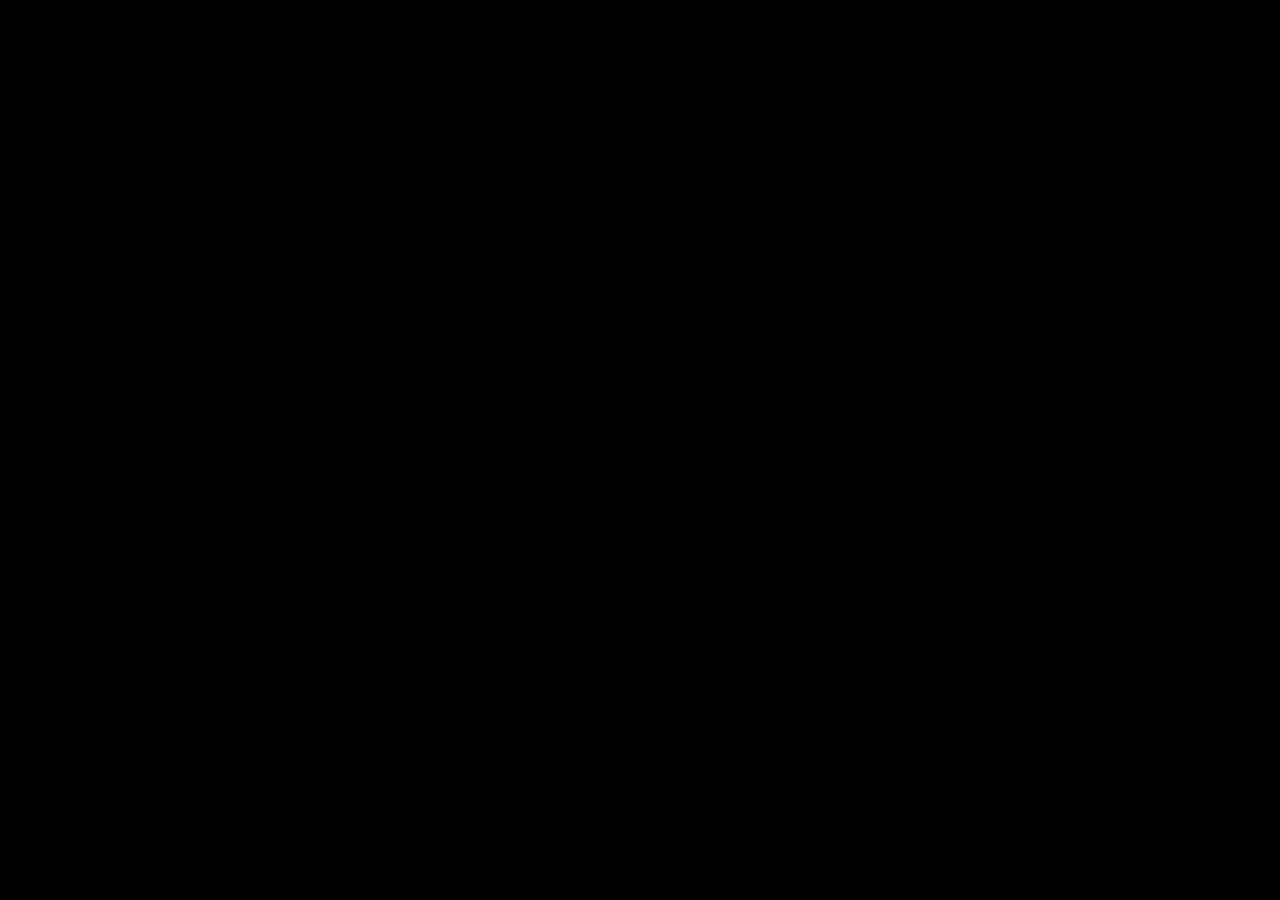
==== index.html @ 9cef8695 "Web build 2026-10-19_22:41" ====
<!DOCTYPE html>
<html lang="en">
	<head>
		<meta charset="utf-8">
		<meta name="viewport" content="width=device-width, user-scalable=no, initial-scale=1.0">
		<title>Сплин Сапёр</title>
		<style>
html, body, #canvas {
	margin: 0;
	padding: 0;
	border: 0;
}

body {
	color: white;
	background-color: black;
	overflow: hidden;
	touch-action: none;
}

#canvas {
	display: block;
}

#canvas:focus {
	outline: none;
}

#status, #status-splash, #status-progress {
	position: absolute;
	left: 0;
	right: 0;
}

#status, #status-splash {
	top: 0;
	bottom: 0;
}

#status {
	background-color: #242424;
	display: flex;
	flex-direction: column;
	justify-content: center;
	align-items: center;
	visibility: hidden;
}

#status-splash {
	max-height: 100%;
	max-width: 100%;
	margin: auto;
}

#status-splash.show-image--false {
	display: none;
}

#status-splash.fullsize--true {
	height: 100%;
	width: 100%;
	object-fit: contain;
}

#status-splash.use-filter--false {
	image-rendering: pixelated;
}

#status-progress, #status-notice {
	display: none;
}

#status-progress {
	bottom: 10%;
	width: 50%;
	margin: 0 auto;
}

#status-notice {
	background-color: #5b3943;
	border-radius: 0.5rem;
	border: 1px solid #9b3943;
	color: #e0e0e0;
	font-family: 'Noto Sans', 'Droid Sans', Arial, sans-serif;
	line-height: 1.3;
	margin: 0 2rem;
	overflow: hidden;
	padding: 1rem;
	text-align: center;
	z-index: 1;
}
		</style>
		<link id="-gd-engine-icon" rel="icon" type="image/png" href="index.icon.png" />
<link rel="apple-touch-icon" href="index.apple-touch-icon.png"/>
<meta name="theme-color" content="#000000">
	</head>
	<body>
		<canvas id="canvas">
			Your browser does not support the canvas tag.
		</canvas>

		<noscript>
			Your browser does not support JavaScript.
		</noscript>

		<div id="status">
			<img id="status-splash" class="show-image--true fullsize--true use-filter--true" src="index.png" alt="">
			<progress id="status-progress"></progress>
			<div id="status-notice"></div>
		</div>

		<script src="index.js"></script>
		<script>
const GODOT_CONFIG = {"args":[],"canvasResizePolicy":2,"emscriptenPoolSize":8,"ensureCrossOriginIsolationHeaders":true,"executable":"index","experimentalVK":false,"fileSizes":{"index.pck":2635892,"index.wasm":39514754},"focusCanvas":true,"gdextensionLibs":[],"godotPoolSize":4};
const GODOT_THREADS_ENABLED = false;
const engine = new Engine(GODOT_CONFIG);

(function () {
	const statusOverlay = document.getElementById('status');
	const statusProgress = document.getElementById('status-progress');
	const statusNotice = document.getElementById('status-notice');

	let initializing = true;
	let statusMode = '';

	function setStatusMode(mode) {
		if (statusMode === mode || !initializing) {
			return;
		}
		if (mode === 'hidden') {
			statusOverlay.remove();
			initializing = false;
			return;
		}
		statusOverlay.style.visibility = 'visible';
		statusProgress.style.display = mode === 'progress' ? 'block' : 'none';
		statusNotice.style.display = mode === 'notice' ? 'block' : 'none';
		statusMode = mode;
	}

	function setStatusNotice(text) {
		while (statusNotice.lastChild) {
			statusNotice.removeChild(statusNotice.lastChild);
		}
		const lines = text.split('\n');
		lines.forEach((line) => {
			statusNotice.appendChild(document.createTextNode(line));
			statusNotice.appendChild(document.createElement('br'));
		});
	}

	function displayFailureNotice(err) {
		console.error(err);
		if (err instanceof Error) {
			setStatusNotice(err.message);
		} else if (typeof err === 'string') {
			setStatusNotice(err);
		} else {
			setStatusNotice('An unknown error occurred.');
		}
		setStatusMode('notice');
		initializing = false;
	}

	const missing = Engine.getMissingFeatures({
		threads: GODOT_THREADS_ENABLED,
	});

	if (missing.length !== 0) {
		if (GODOT_CONFIG['serviceWorker'] && GODOT_CONFIG['ensureCrossOriginIsolationHeaders'] && 'serviceWorker' in navigator) {
			let serviceWorkerRegistrationPromise;
			try {
				serviceWorkerRegistrationPromise = navigator.serviceWorker.getRegistration();
			} catch (err) {
				serviceWorkerRegistrationPromise = Promise.reject(new Error('Service worker registration failed.'));
			}
			// There's a chance that installing the service worker would fix the issue
			Promise.race([
				serviceWorkerRegistrationPromise.then((registration) => {
					if (registration != null) {
						return Promise.reject(new Error('Service worker already exists.'));
					}
					return registration;
				}).then(() => engine.installServiceWorker()),
				// For some reason, `getRegistration()` can stall
				new Promise((resolve) => {
					setTimeout(() => resolve(), 2000);
				}),
			]).then(() => {
				// Reload if there was no error.
				window.location.reload();
			}).catch((err) => {
				console.error('Error while registering service worker:', err);
			});
		} else {
			// Display the message as usual
			const missingMsg = 'Error\nThe following features required to run Godot projects on the Web are missing:\n';
			displayFailureNotice(missingMsg + missing.join('\n'));
		}
	} else {
		setStatusMode('progress');
		engine.startGame({
			'onProgress': function (current, total) {
				if (current > 0 && total > 0) {
					statusProgress.value = current;
					statusProgress.max = total;
				} else {
					statusProgress.removeAttribute('value');
					statusProgress.removeAttribute('max');
				}
			},
		}).then(() => {
			setStatusMode('hidden');
		}, displayFailureNotice);
	}
}());
		</script>
	</body>
</html>
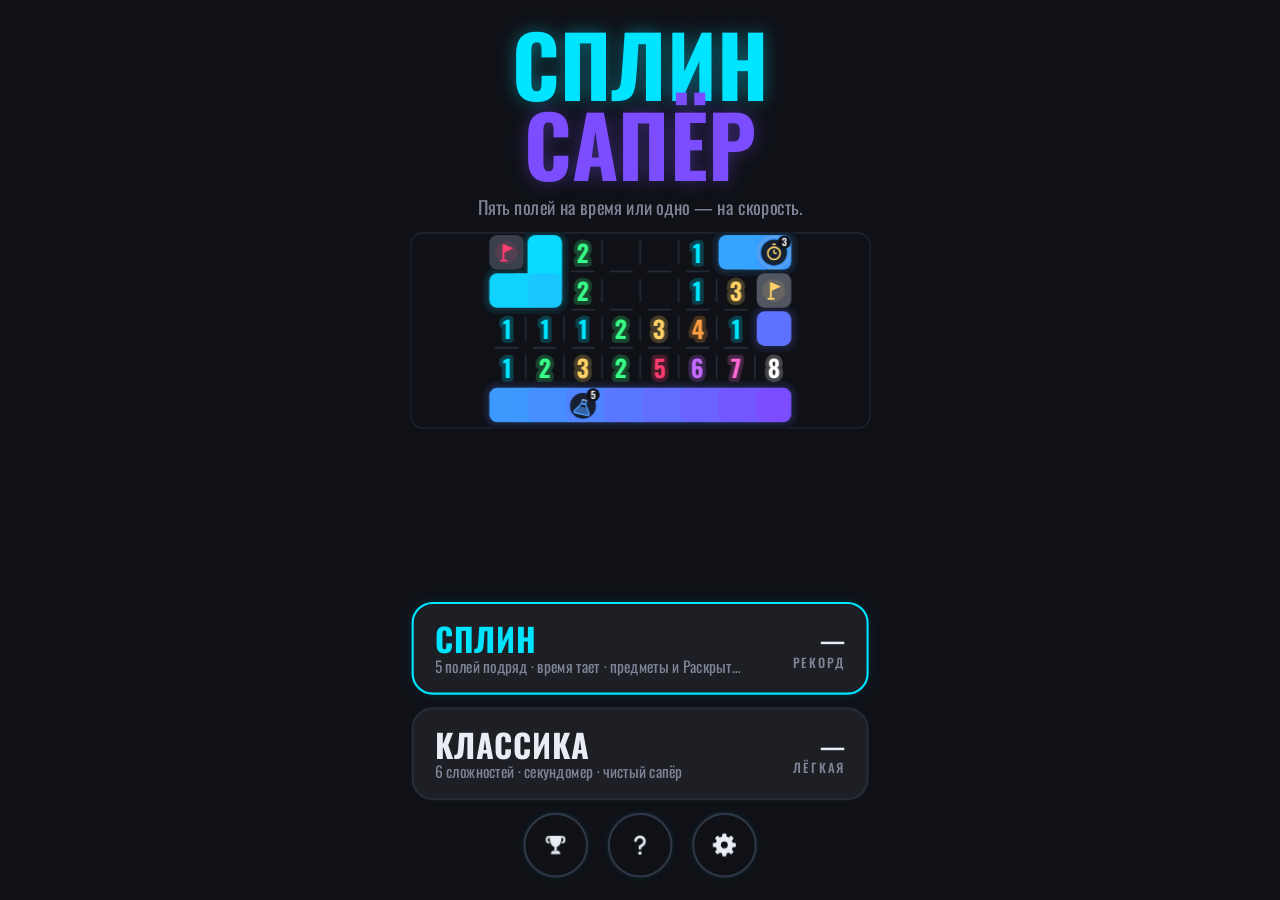
==== commit 0f5cfe6f: "Веб-версия на JavaScript вместо сборки Godot Игра переписана на HTML/CSS/JS-модули без сборки: поле " ====
--- a/index.html
+++ b/index.html
@@ -1,220 +1,23 @@
-<!DOCTYPE html>
-<html lang="en">
-	<head>
-		<meta charset="utf-8">
-		<meta name="viewport" content="width=device-width, user-scalable=no, initial-scale=1.0">
-		<title>Сплин Сапёр</title>
-		<style>
-html, body, #canvas {
-	margin: 0;
-	padding: 0;
-	border: 0;
-}
-
-body {
-	color: white;
-	background-color: black;
-	overflow: hidden;
-	touch-action: none;
-}
-
-#canvas {
-	display: block;
-}
-
-#canvas:focus {
-	outline: none;
-}
-
-#status, #status-splash, #status-progress {
-	position: absolute;
-	left: 0;
-	right: 0;
-}
-
-#status, #status-splash {
-	top: 0;
-	bottom: 0;
-}
-
-#status {
-	background-color: #242424;
-	display: flex;
-	flex-direction: column;
-	justify-content: center;
-	align-items: center;
-	visibility: hidden;
-}
-
-#status-splash {
-	max-height: 100%;
-	max-width: 100%;
-	margin: auto;
-}
-
-#status-splash.show-image--false {
-	display: none;
-}
-
-#status-splash.fullsize--true {
-	height: 100%;
-	width: 100%;
-	object-fit: contain;
-}
-
-#status-splash.use-filter--false {
-	image-rendering: pixelated;
-}
-
-#status-progress, #status-notice {
-	display: none;
-}
-
-#status-progress {
-	bottom: 10%;
-	width: 50%;
-	margin: 0 auto;
-}
-
-#status-notice {
-	background-color: #5b3943;
-	border-radius: 0.5rem;
-	border: 1px solid #9b3943;
-	color: #e0e0e0;
-	font-family: 'Noto Sans', 'Droid Sans', Arial, sans-serif;
-	line-height: 1.3;
-	margin: 0 2rem;
-	overflow: hidden;
-	padding: 1rem;
-	text-align: center;
-	z-index: 1;
-}
-		</style>
-		<link id="-gd-engine-icon" rel="icon" type="image/png" href="index.icon.png" />
-<link rel="apple-touch-icon" href="index.apple-touch-icon.png"/>
-<meta name="theme-color" content="#000000">
-	</head>
-	<body>
-		<canvas id="canvas">
-			Your browser does not support the canvas tag.
-		</canvas>
-
-		<noscript>
-			Your browser does not support JavaScript.
-		</noscript>
-
-		<div id="status">
-			<img id="status-splash" class="show-image--true fullsize--true use-filter--true" src="index.png" alt="">
-			<progress id="status-progress"></progress>
-			<div id="status-notice"></div>
-		</div>
-
-		<script src="index.js"></script>
-		<script>
-const GODOT_CONFIG = {"args":[],"canvasResizePolicy":2,"emscriptenPoolSize":8,"ensureCrossOriginIsolationHeaders":true,"executable":"index","experimentalVK":false,"fileSizes":{"index.pck":2635892,"index.wasm":39514754},"focusCanvas":true,"gdextensionLibs":[],"godotPoolSize":4};
-const GODOT_THREADS_ENABLED = false;
-const engine = new Engine(GODOT_CONFIG);
-
-(function () {
-	const statusOverlay = document.getElementById('status');
-	const statusProgress = document.getElementById('status-progress');
-	const statusNotice = document.getElementById('status-notice');
-
-	let initializing = true;
-	let statusMode = '';
-
-	function setStatusMode(mode) {
-		if (statusMode === mode || !initializing) {
-			return;
-		}
-		if (mode === 'hidden') {
-			statusOverlay.remove();
-			initializing = false;
-			return;
-		}
-		statusOverlay.style.visibility = 'visible';
-		statusProgress.style.display = mode === 'progress' ? 'block' : 'none';
-		statusNotice.style.display = mode === 'notice' ? 'block' : 'none';
-		statusMode = mode;
-	}
-
-	function setStatusNotice(text) {
-		while (statusNotice.lastChild) {
-			statusNotice.removeChild(statusNotice.lastChild);
-		}
-		const lines = text.split('\n');
-		lines.forEach((line) => {
-			statusNotice.appendChild(document.createTextNode(line));
-			statusNotice.appendChild(document.createElement('br'));
-		});
-	}
-
-	function displayFailureNotice(err) {
-		console.error(err);
-		if (err instanceof Error) {
-			setStatusNotice(err.message);
-		} else if (typeof err === 'string') {
-			setStatusNotice(err);
-		} else {
-			setStatusNotice('An unknown error occurred.');
-		}
-		setStatusMode('notice');
-		initializing = false;
-	}
-
-	const missing = Engine.getMissingFeatures({
-		threads: GODOT_THREADS_ENABLED,
-	});
-
-	if (missing.length !== 0) {
-		if (GODOT_CONFIG['serviceWorker'] && GODOT_CONFIG['ensureCrossOriginIsolationHeaders'] && 'serviceWorker' in navigator) {
-			let serviceWorkerRegistrationPromise;
-			try {
-				serviceWorkerRegistrationPromise = navigator.serviceWorker.getRegistration();
-			} catch (err) {
-				serviceWorkerRegistrationPromise = Promise.reject(new Error('Service worker registration failed.'));
-			}
-			// There's a chance that installing the service worker would fix the issue
-			Promise.race([
-				serviceWorkerRegistrationPromise.then((registration) => {
-					if (registration != null) {
-						return Promise.reject(new Error('Service worker already exists.'));
-					}
-					return registration;
-				}).then(() => engine.installServiceWorker()),
-				// For some reason, `getRegistration()` can stall
-				new Promise((resolve) => {
-					setTimeout(() => resolve(), 2000);
-				}),
-			]).then(() => {
-				// Reload if there was no error.
-				window.location.reload();
-			}).catch((err) => {
-				console.error('Error while registering service worker:', err);
-			});
-		} else {
-			// Display the message as usual
-			const missingMsg = 'Error\nThe following features required to run Godot projects on the Web are missing:\n';
-			displayFailureNotice(missingMsg + missing.join('\n'));
-		}
-	} else {
-		setStatusMode('progress');
-		engine.startGame({
-			'onProgress': function (current, total) {
-				if (current > 0 && total > 0) {
-					statusProgress.value = current;
-					statusProgress.max = total;
-				} else {
-					statusProgress.removeAttribute('value');
-					statusProgress.removeAttribute('max');
-				}
-			},
-		}).then(() => {
-			setStatusMode('hidden');
-		}, displayFailureNotice);
-	}
-}());
-		</script>
-	</body>
+<!doctype html>
+<html lang="ru">
+<head>
+	<meta charset="utf-8">
+	<meta name="viewport" content="width=device-width, initial-scale=1, maximum-scale=1, user-scalable=no, viewport-fit=cover">
+	<meta name="theme-color" content="#0f1117">
+	<meta name="description" content="Сплин Сапёр — сапёр-марафон из 5 этапов с маной, Раскрытием и предметами, и классический сапёр на скорость.">
+	<meta name="apple-mobile-web-app-capable" content="yes">
+	<meta name="mobile-web-app-capable" content="yes">
+	<title>Сплин Сапёр</title>
+	<link rel="icon" type="image/png" href="assets/icon.png">
+	<link rel="apple-touch-icon" href="assets/icon.png">
+	<link rel="preload" href="assets/fonts/Oswald.ttf" as="font" type="font/ttf" crossorigin>
+	<link rel="stylesheet" href="css/style.css">
+</head>
+<body>
+	<div id="safe-probe"></div>
+	<div id="boot">СПЛИН САПЁР</div>
+	<div id="app"></div>
+	<noscript>Для игры нужен JavaScript.</noscript>
+	<script type="module" src="js/main.js"></script>
+</body>
 </html>
-
--- a/css/style.css
+++ b/css/style.css
@@ -0,0 +1,1084 @@
+/* Раскладка в пикселях ширины 720 (как Godot-версия); #app масштабируется под экран целиком. */
+
+@font-face {
+	font-family: "Oswald";
+	src: url("../assets/fonts/Oswald.ttf") format("truetype");
+	font-weight: 200 700;
+	font-display: block;
+}
+
+* {
+	box-sizing: border-box;
+	-webkit-tap-highlight-color: transparent;
+}
+
+html,
+body {
+	margin: 0;
+	height: 100%;
+	overflow: hidden;
+	background: #0f1117;
+	overscroll-behavior: none;
+}
+
+body {
+	font-family: "Oswald", "Arial Narrow", sans-serif;
+	-webkit-user-select: none;
+	user-select: none;
+	-webkit-touch-callout: none;
+}
+
+#safe-probe {
+	position: fixed;
+	visibility: hidden;
+	pointer-events: none;
+	padding: env(safe-area-inset-top) env(safe-area-inset-right) env(safe-area-inset-bottom) env(safe-area-inset-left);
+}
+
+#boot {
+	position: fixed;
+	inset: 0;
+	display: flex;
+	align-items: center;
+	justify-content: center;
+	color: #3a4256;
+	font: 700 22px sans-serif;
+	letter-spacing: 6px;
+}
+
+#app {
+	--bg: #0f1117;
+	--surface: #161a22;
+	--line: #262b36;
+	--text: #e9ecf2;
+	--muted: #7d8596;
+	--accent: #00e5ff;
+	--accent2: #ffd166;
+	--danger: #ff3d71;
+	--mana: #4d9bff;
+	--safe-top: 0px;
+	--safe-bottom: 0px;
+	--safe-left: 0px;
+	--safe-right: 0px;
+	position: absolute;
+	top: 0;
+	transform-origin: 0 0;
+	overflow: hidden;
+	background: var(--bg);
+	color: var(--text);
+	font-size: 28px;
+	font-weight: 700;
+	line-height: 1.25;
+}
+
+button {
+	font: inherit;
+	color: inherit;
+	background: none;
+	border: none;
+	padding: 0;
+	margin: 0;
+	cursor: pointer;
+	touch-action: manipulation;
+}
+
+button:focus {
+	outline: none;
+}
+
+canvas {
+	display: block;
+}
+
+.screen {
+	position: absolute;
+	inset: 0;
+	display: flex;
+	flex-direction: column;
+	animation: screen-in 0.18s ease-out;
+}
+
+@keyframes screen-in {
+	from {
+		opacity: 0;
+	}
+}
+
+.screen-root {
+	flex: 1;
+	min-height: 0;
+	display: flex;
+	flex-direction: column;
+	margin: var(--safe-top) var(--safe-right) var(--safe-bottom) var(--safe-left);
+}
+
+.screen-root > * {
+	flex: none;
+}
+
+.screen-root > .grow,
+.grow {
+	flex: 1 1 0;
+	min-width: 0;
+	min-height: 0;
+}
+
+.center {
+	align-self: center;
+}
+
+.label {
+	white-space: nowrap;
+	line-height: 1.3;
+}
+
+.label.wrap,
+.wrap {
+	white-space: normal;
+}
+
+.caps {
+	letter-spacing: 3px;
+}
+
+.muted {
+	color: var(--muted);
+}
+
+.strong {
+	font-weight: 700;
+}
+
+.display {
+	line-height: 1.15;
+}
+
+.bump {
+	animation: bump 0.42s;
+}
+
+@keyframes bump {
+	28% {
+		transform: scale(1.18);
+	}
+	100% {
+		transform: scale(1);
+	}
+}
+
+/* --- Кнопки --- */
+
+.pill {
+	display: inline-flex;
+	align-items: center;
+	justify-content: center;
+	white-space: nowrap;
+	font-weight: 700;
+	border-radius: 999px;
+	border: 3px solid var(--accent);
+	color: var(--accent-mix);
+	margin: 3px;
+	transition: background 0.1s, transform 0.08s;
+}
+
+.neon .pill:not(.secondary) {
+	box-shadow: 0 0 10px 1px var(--glow-1), 0 0 22px 3px var(--glow-2);
+}
+
+.neon .pill:hover {
+	background: color-mix(in srgb, var(--accent) 8%, transparent);
+}
+
+.neon .pill:active {
+	background: color-mix(in srgb, var(--accent) 20%, transparent);
+}
+
+.pill.secondary {
+	border-color: var(--muted);
+	color: var(--text);
+}
+
+.neon .pill.secondary:hover {
+	background: color-mix(in srgb, var(--muted) 8%, transparent);
+}
+
+.blocks .pill {
+	border: none;
+	border-radius: 14px;
+	background: var(--accent);
+	color: #141414;
+	box-shadow: inset 0 5px 0 -1px var(--accent-hi), inset 0 -6px 0 0 var(--accent-lo), 0 6px 0 rgba(0, 0, 0, 0.35);
+}
+
+.blocks .pill.secondary {
+	background: #2c2c2c;
+	color: var(--text);
+	box-shadow: inset 0 5px 0 -1px #5a5a5a, inset 0 -6px 0 0 #1d1d1d, 0 6px 0 rgba(0, 0, 0, 0.35);
+}
+
+.blocks .pill:hover {
+	filter: brightness(1.08);
+}
+
+.blocks .pill:active {
+	transform: translateY(3px);
+	box-shadow: inset 0 5px 0 -1px var(--accent-hi), inset 0 -6px 0 0 var(--accent-lo), 0 3px 0 rgba(0, 0, 0, 0.35);
+}
+
+.plain {
+	border: 2px solid color-mix(in srgb, var(--line) 85%, white);
+	border-radius: 999px;
+	color: var(--text);
+	width: 100%;
+}
+
+.plain:hover {
+	border-color: var(--muted);
+	background: color-mix(in srgb, var(--text) 4%, transparent);
+}
+
+.plain:active {
+	border-color: var(--accent);
+	background: color-mix(in srgb, var(--accent) 12%, transparent);
+}
+
+.round {
+	flex: none;
+	display: flex;
+	align-items: center;
+	justify-content: center;
+	border-radius: 50%;
+	border: 3px solid #2f3646;
+	margin: 0;
+	align-self: center;
+}
+
+.neon .round {
+	box-shadow: 0 0 8px 1px color-mix(in srgb, var(--accent) calc(var(--glow) * 12%), transparent);
+}
+
+.blocks .round {
+	border-color: #3c3c3c;
+}
+
+.round:hover {
+	border-color: #5a6378;
+}
+
+.blocks .round:hover {
+	border-color: #636363;
+}
+
+.round:active {
+	background: color-mix(in srgb, var(--text) 10%, transparent);
+}
+
+.mode {
+	position: relative;
+	width: 88px;
+	height: 88px;
+	flex: none;
+	display: flex;
+	align-items: center;
+	justify-content: center;
+	border-radius: 50%;
+	border: 3px solid #2f3646;
+}
+
+.blocks .mode {
+	border-color: #3c3c3c;
+}
+
+.mode.active {
+	border-color: var(--accent);
+	background: var(--accent-a);
+}
+
+.neon .mode.active {
+	box-shadow: 0 0 10px 1px color-mix(in srgb, var(--accent) 30%, transparent), 0 0 20px 3px color-mix(in srgb, var(--accent) 15%, transparent);
+}
+
+.mode .active-icon {
+	position: absolute;
+	display: none;
+}
+
+.mode.active .active-icon {
+	display: block;
+}
+
+.mode.active .icon:not(.active-icon):has(+ .active-icon) {
+	visibility: hidden;
+}
+
+.echo {
+	flex: none;
+	display: flex;
+	align-items: center;
+	justify-content: center;
+	overflow: visible;
+}
+
+.echo.disabled {
+	cursor: default;
+}
+
+/* --- Шкала --- */
+
+.meter {
+	position: relative;
+	height: 26px;
+	width: 100%;
+	min-width: 160px;
+	border: 3px solid var(--line);
+	border-radius: 8px;
+	background: #0b0e15;
+}
+
+.blocks .meter {
+	background: #0b0b0b;
+	border-color: #2c2c2c;
+}
+
+.meter-fill {
+	position: absolute;
+	left: 0;
+	top: 0;
+	bottom: 0;
+	width: 0;
+	border-radius: 5px;
+	background: var(--accent);
+	--meter-color: var(--accent);
+}
+
+.meter.mana .meter-fill {
+	background: var(--mana);
+	--meter-color: var(--mana);
+}
+
+.neon .meter-fill {
+	box-shadow: 0 0 8px 3px color-mix(in srgb, var(--meter-color) calc(var(--glow) * 28%), transparent);
+}
+
+.blocks .meter-fill {
+	border-radius: 2px;
+	background: linear-gradient(var(--meter-color), color-mix(in srgb, var(--meter-color) 70%, black));
+}
+
+.meter-fill.empty {
+	box-shadow: none !important;
+}
+
+.meter-ticks i {
+	position: absolute;
+	top: 0;
+	bottom: 0;
+	width: 2px;
+	margin-left: -1px;
+	background: rgba(0, 0, 0, 0.45);
+}
+
+/* --- Игровой экран --- */
+
+.top-bar {
+	display: flex;
+	align-items: center;
+}
+
+.top-bar .display {
+	font-size: 56px;
+}
+
+.card {
+	background: var(--surface);
+	border: 2px solid var(--line);
+	border-radius: 22px;
+	padding: 13px 26px;
+}
+
+.stat-card {
+	display: flex;
+	align-items: stretch;
+}
+
+.divider {
+	width: 2px;
+	flex: none;
+	background: var(--line);
+}
+
+.stat {
+	flex: 1 1 0;
+	display: flex;
+	flex-direction: column;
+	align-items: center;
+	gap: 2px;
+	min-width: 0;
+}
+
+.stat-value {
+	line-height: 1.15;
+}
+
+.board-view {
+	position: relative;
+	min-height: 0;
+	overflow: hidden;
+}
+
+.board-view canvas {
+	position: absolute;
+	left: 0;
+	top: 0;
+}
+
+.tray {
+	display: flex;
+	gap: 20px;
+}
+
+.tray-col {
+	display: flex;
+	flex-direction: column;
+	gap: 8px;
+	align-items: center;
+}
+
+.tray-col.grow {
+	align-items: stretch;
+}
+
+.tray-slot {
+	height: 104px;
+	display: flex;
+	align-items: center;
+	justify-content: center;
+}
+
+.modes {
+	display: flex;
+	gap: 14px;
+}
+
+/* --- Оверлей --- */
+
+.overlay {
+	position: absolute;
+	inset: 0;
+	z-index: 10;
+	display: flex;
+	align-items: center;
+	animation: fade-in 0.2s ease-out;
+}
+
+.overlay .dim {
+	position: absolute;
+	inset: 0;
+	background: rgba(6, 9, 15, 0.62);
+}
+
+.band {
+	position: relative;
+	width: 100%;
+	max-height: 100%;
+	overflow-y: auto;
+	display: flex;
+	justify-content: center;
+	padding: 40px 32px 44px;
+	background: color-mix(in srgb, var(--bg) 96%, transparent);
+	border-top: 2px solid color-mix(in srgb, var(--accent) 70%, transparent);
+	border-bottom: 2px solid color-mix(in srgb, var(--accent) 70%, transparent);
+	box-shadow: 0 0 30px rgba(0, 0, 0, 0.45);
+	animation: band-in 0.28s cubic-bezier(0.34, 1.56, 0.64, 1);
+}
+
+.blocks .band {
+	background: rgba(22, 22, 22, 0.97);
+	border-color: #3a3a3a;
+}
+
+@keyframes fade-in {
+	from {
+		opacity: 0;
+	}
+}
+
+@keyframes band-in {
+	from {
+		transform: scaleY(0.6);
+	}
+}
+
+.band-content {
+	width: 560px;
+	display: flex;
+	flex-direction: column;
+	gap: 16px;
+}
+
+.band-title {
+	font-size: 64px;
+	white-space: normal;
+	word-spacing: 10px;
+	line-height: 1.2;
+}
+
+.row {
+	display: flex;
+	align-items: baseline;
+	gap: 12px;
+}
+
+.separator {
+	height: 2px;
+	background: var(--line);
+	margin: 9px 0;
+}
+
+.button-row {
+	display: flex;
+	justify-content: center;
+	gap: 16px;
+}
+
+.button-row .pill {
+	flex: 0 1 auto;
+}
+
+.name-row {
+	display: flex;
+	align-items: center;
+	gap: 12px;
+}
+
+.name-edit {
+	flex: 1;
+	min-width: 0;
+	height: 72px;
+	font: inherit;
+	font-size: 30px;
+	color: var(--text);
+	background: var(--bg);
+	border: 2px solid var(--line);
+	border-radius: 16px;
+	padding: 0 20px;
+	outline: none;
+	-webkit-user-select: text;
+	user-select: text;
+}
+
+.name-edit:focus {
+	border-color: var(--accent);
+}
+
+/* --- Меню --- */
+
+.menu-title {
+	display: flex;
+	flex-direction: column;
+	margin-bottom: 0;
+}
+
+.menu-title .display {
+	font-size: 120px;
+	line-height: 0.95;
+}
+
+.mode-card {
+	height: 132px;
+	display: flex;
+	align-items: center;
+	text-align: left;
+	padding: 0 30px;
+	margin: 0 3px;
+	border-radius: 30px;
+	border: 3px solid var(--line);
+	background: var(--surface);
+}
+
+.mode-card:hover {
+	border-color: color-mix(in srgb, var(--line) 85%, white);
+}
+
+.mode-card:active {
+	background: color-mix(in srgb, var(--surface) 95%, white);
+}
+
+.mode-card.highlighted {
+	border-color: var(--accent);
+}
+
+.neon .mode-card.highlighted {
+	box-shadow: 0 0 10px 1px color-mix(in srgb, var(--accent) calc(var(--glow) * 11%), transparent), 0 0 20px 3px color-mix(in srgb, var(--accent) calc(var(--glow) * 6%), transparent);
+}
+
+.mc-left {
+	flex: 1;
+	min-width: 0;
+}
+
+.mc-title {
+	font-size: 46px;
+	letter-spacing: 1px;
+	line-height: 1.1;
+}
+
+.neon .mode-card.highlighted .mc-title {
+	color: var(--accent);
+}
+
+.mc-desc {
+	font-size: 22px;
+	font-weight: 400;
+	color: var(--muted);
+	white-space: nowrap;
+	overflow: hidden;
+	text-overflow: ellipsis;
+}
+
+.mc-right,
+.dr-right {
+	text-align: right;
+	width: 150px;
+	flex: none;
+}
+
+.mc-record,
+.dr-best {
+	font-size: 34px;
+	font-weight: 600;
+	line-height: 1.2;
+}
+
+.mc-cap,
+.dr-cap {
+	font-size: 18px;
+	font-weight: 500;
+	letter-spacing: 3px;
+	color: var(--muted);
+}
+
+.links {
+	display: flex;
+	justify-content: center;
+	gap: 28px;
+}
+
+/* --- Сложность --- */
+
+.scroll {
+	overflow-y: auto;
+	overflow-x: hidden;
+	min-height: 0;
+	flex: 1 1 0;
+	scrollbar-width: thin;
+	scrollbar-color: color-mix(in srgb, var(--text) 15%, transparent) transparent;
+	-webkit-overflow-scrolling: touch;
+}
+
+.list {
+	display: flex;
+	flex-direction: column;
+	gap: 12px;
+}
+
+.list > * {
+	flex: none;
+}
+
+.diff-row {
+	height: 124px;
+	display: flex;
+	align-items: center;
+	gap: 22px;
+	padding: 0 24px 0 18px;
+	margin: 0 3px;
+	text-align: left;
+	border-radius: 26px;
+	border: 3px solid var(--line);
+	background: var(--surface);
+}
+
+.diff-row:hover {
+	border-color: color-mix(in srgb, var(--line) 85%, white);
+}
+
+.diff-row.selected {
+	border-color: var(--row-color);
+	background: color-mix(in srgb, var(--surface) 90%, var(--row-color));
+}
+
+.neon .diff-row.selected {
+	box-shadow: 0 0 10px 1px color-mix(in srgb, var(--row-color) calc(var(--glow) * 11%), transparent);
+}
+
+.diff-row canvas {
+	flex: none;
+}
+
+.dr-mid {
+	flex: 1;
+	min-width: 0;
+}
+
+.dr-name {
+	font-size: 34px;
+	letter-spacing: 1px;
+	line-height: 1.15;
+}
+
+.dr-meta {
+	font-size: 24px;
+	font-weight: 400;
+	color: var(--muted);
+}
+
+.dr-steps {
+	display: flex;
+	gap: 6px;
+	margin-top: 6px;
+}
+
+.dr-steps i {
+	width: 24px;
+	height: 8px;
+	border-radius: 4px;
+	background: var(--line);
+}
+
+.dr-steps i.on {
+	background: var(--row-color);
+}
+
+.go-row {
+	display: flex;
+	align-items: center;
+	gap: 20px;
+}
+
+.go-row .pill {
+	min-width: 0 !important;
+}
+
+.spacer-92 {
+	width: 92px;
+	flex: none;
+}
+
+/* --- Переключатели и ползунки --- */
+
+.toggle {
+	display: flex;
+	align-items: center;
+	gap: 16px;
+	min-height: 70px;
+	padding: 6px 22px;
+	border-radius: 20px;
+	background: var(--surface);
+	border: 2px solid var(--line);
+	cursor: pointer;
+}
+
+.toggle input {
+	display: none;
+}
+
+.toggle-text {
+	flex: 1;
+}
+
+.switch {
+	position: relative;
+	width: 76px;
+	height: 42px;
+	flex: none;
+	border-radius: 21px;
+	background: color-mix(in srgb, var(--line) 90%, white);
+	transition: background 0.15s;
+}
+
+.switch::after {
+	content: "";
+	position: absolute;
+	left: 5px;
+	top: 5px;
+	width: 32px;
+	height: 32px;
+	border-radius: 50%;
+	background: var(--muted);
+	transition: transform 0.15s, background 0.15s;
+}
+
+.toggle input:checked + .switch {
+	background: var(--accent);
+}
+
+.toggle input:checked + .switch::after {
+	transform: translateX(34px);
+	background: var(--bg);
+}
+
+.slider-row {
+	display: flex;
+	flex-direction: column;
+	gap: 2px;
+}
+
+.slider-head {
+	display: flex;
+	justify-content: space-between;
+}
+
+.slider {
+	-webkit-appearance: none;
+	appearance: none;
+	width: 100%;
+	height: 44px;
+	margin: 0;
+	background: transparent;
+	cursor: pointer;
+	--fill: 50%;
+}
+
+.slider::-webkit-slider-runnable-track {
+	height: 12px;
+	border-radius: 6px;
+	background: linear-gradient(to right, var(--accent) var(--fill), var(--line) var(--fill));
+}
+
+.slider::-moz-range-track {
+	height: 12px;
+	border-radius: 6px;
+	background: linear-gradient(to right, var(--accent) var(--fill), var(--line) var(--fill));
+}
+
+.slider::-webkit-slider-thumb {
+	-webkit-appearance: none;
+	width: 30px;
+	height: 30px;
+	margin-top: -9px;
+	border-radius: 50%;
+	background: var(--text);
+	border: none;
+}
+
+.slider::-moz-range-thumb {
+	width: 30px;
+	height: 30px;
+	border-radius: 50%;
+	background: var(--text);
+	border: none;
+}
+
+.slider:active::-webkit-slider-thumb {
+	background: var(--accent);
+}
+
+.settings-list {
+	gap: 14px;
+	padding-right: 4px;
+}
+
+.swatches {
+	display: flex;
+	justify-content: center;
+	gap: 6px;
+}
+
+.swatch {
+	width: 104px;
+	height: 112px;
+	border-radius: 16px;
+	border: 2px solid transparent;
+	display: flex;
+	flex-direction: column;
+	align-items: center;
+}
+
+.swatch.selected {
+	border-color: var(--text);
+}
+
+.swatch-name {
+	font-size: 20px;
+	font-weight: 600;
+	color: var(--muted);
+	margin-top: 4px;
+}
+
+.swatch.selected .swatch-name {
+	color: var(--text);
+}
+
+/* --- Рекорды --- */
+
+.tabs {
+	height: 76px;
+	display: flex;
+	padding: 6px;
+	margin: 0 2px;
+	border: 3px solid var(--line);
+	border-radius: 999px;
+}
+
+.tab {
+	flex: 1;
+	border-radius: 999px;
+	font-size: 24px;
+	font-weight: 600;
+	letter-spacing: 3px;
+	color: var(--muted);
+}
+
+.tab.on {
+	background: var(--text);
+	color: var(--bg);
+}
+
+.classic-bar {
+	display: flex;
+	flex-direction: column;
+	gap: 8px;
+}
+
+.chips {
+	display: flex;
+	flex-wrap: wrap;
+	gap: 10px;
+}
+
+.chip {
+	height: 56px;
+	padding: 0 20px;
+	border-radius: 999px;
+	border: 3px solid var(--line);
+	font-size: 22px;
+	font-weight: 600;
+	letter-spacing: 1px;
+	color: var(--muted);
+}
+
+.chip.on {
+	border-color: var(--accent);
+	background: color-mix(in srgb, var(--accent) 12%, transparent);
+	color: var(--text);
+}
+
+.tiles {
+	display: flex;
+	gap: 12px;
+}
+
+.tile {
+	flex: 1 1 0;
+	padding: 10px 8px;
+	display: flex;
+	flex-direction: column;
+	align-items: center;
+}
+
+.table {
+	display: flex;
+	flex-direction: column;
+	gap: 4px;
+}
+
+.lb-row {
+	display: flex;
+	gap: 12px;
+	padding: 10px 14px;
+	border: 2px solid transparent;
+	border-radius: 12px;
+	font-size: 26px;
+	flex: none;
+}
+
+.lb-row.head {
+	font-size: 17px;
+	letter-spacing: 3px;
+	color: var(--muted);
+}
+
+.lb-row.me {
+	color: var(--accent);
+	background: color-mix(in srgb, var(--accent) 10%, transparent);
+	border-color: color-mix(in srgb, var(--accent) 70%, transparent);
+}
+
+.lb-cell {
+	flex: none;
+	white-space: nowrap;
+	overflow: hidden;
+	text-overflow: ellipsis;
+}
+
+.lb-cell.right {
+	text-align: right;
+}
+
+/* --- Обучение --- */
+
+.tutorial {
+	display: flex;
+	flex-direction: column;
+	gap: 12px;
+}
+
+.tutorial > * {
+	flex: none;
+}
+
+.tutorial > .board-view {
+	flex: 1 1 0;
+}
+
+.hint {
+	min-height: 110px;
+}
+
+.status {
+	min-height: 72px;
+}
+
+.extras {
+	display: flex;
+	align-items: center;
+	gap: 20px;
+}
+
+.extras-col {
+	display: flex;
+	flex-direction: column;
+	gap: 6px;
+}
+
+.nav {
+	display: flex;
+	justify-content: center;
+	align-items: center;
+	gap: 16px;
+}
+
+.rules {
+	font-size: 28px;
+	font-weight: 400;
+	line-height: 1.4;
+	padding-right: 6px;
+}
+
+.rules p {
+	margin: 0 0 6px;
+}
+
+.rules b {
+	font-weight: 700;
+}
+
+.rules .rules-head {
+	font-weight: 700;
+	margin-top: 18px;
+}
+
+.rules .rules-head:first-child {
+	margin-top: 0;
+}
